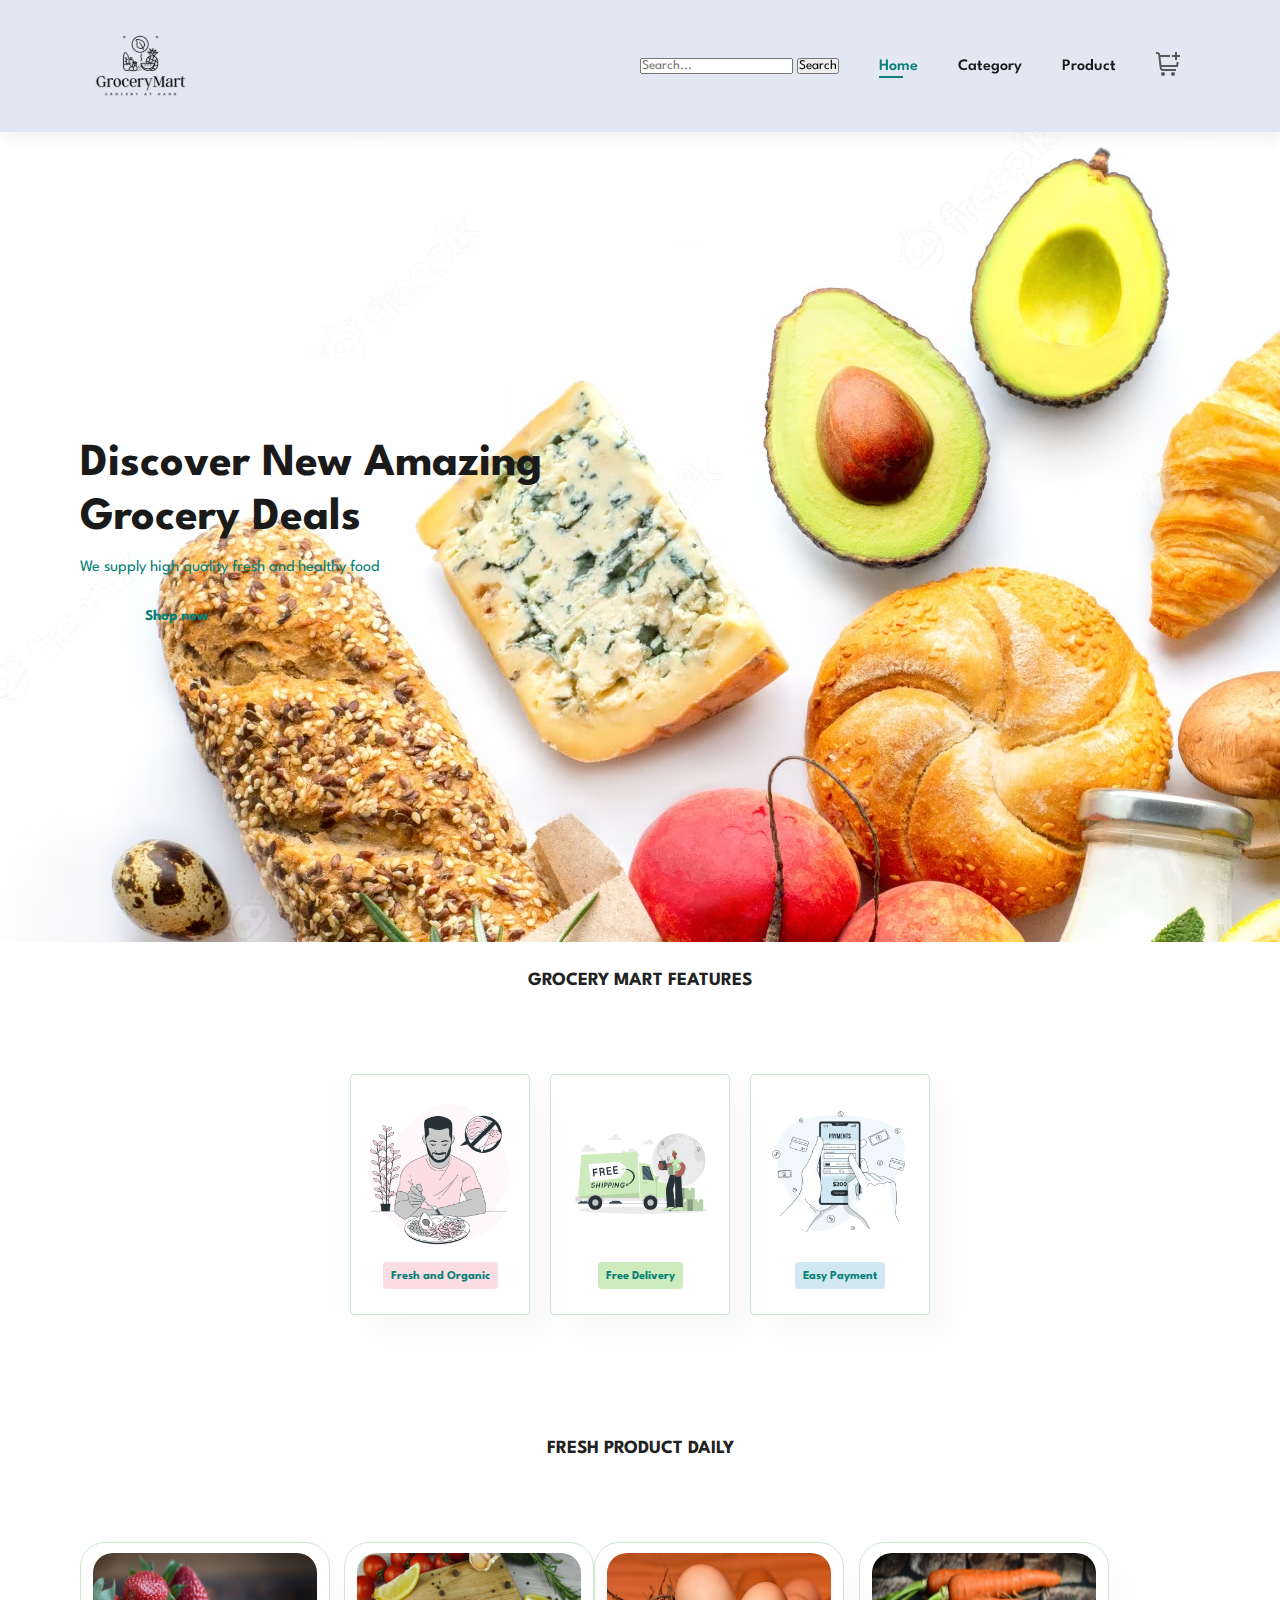
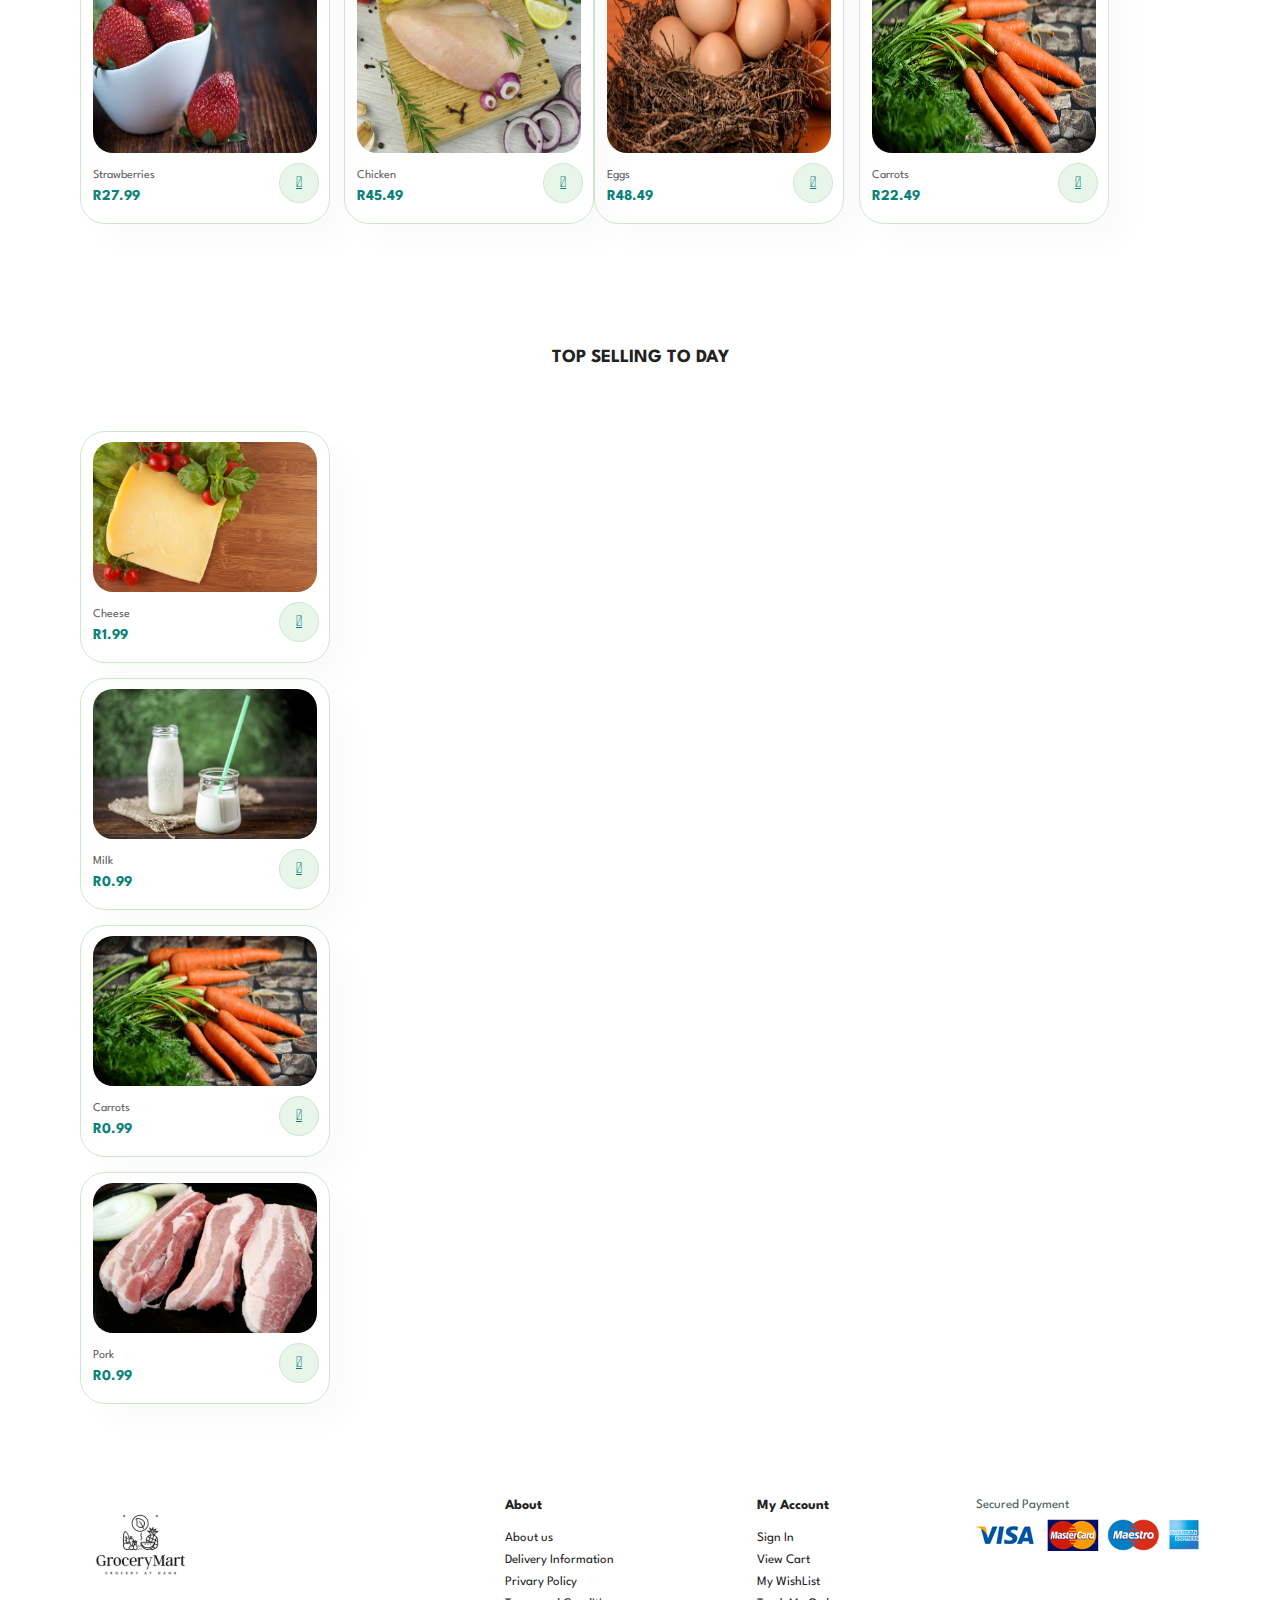
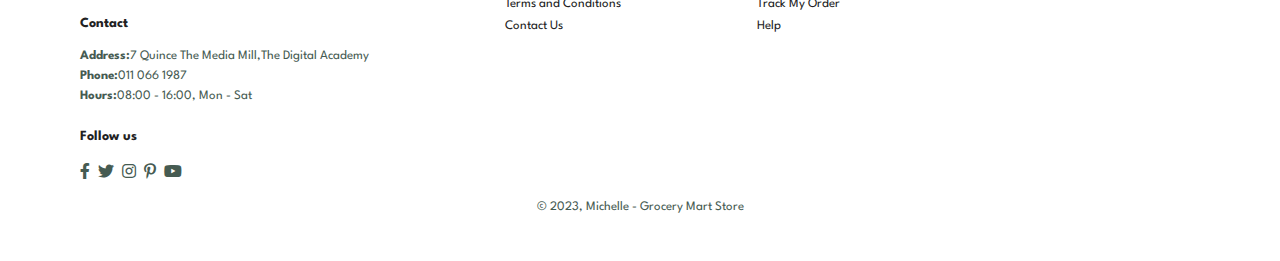
==== pages/index.html @ df95b970 "json file working" ====
<!doctype html>
<html lang="en">

    <head>
        <meta charset="UTF-8">
        <meta http-equiv="X-UA-Compatible" content="IE=edge">
        <meta name="viewport" content="width=device-width, initial-scale=1.0">
        <title>Mich's Ecommerce Grocery Store</title>
        <link rel="stylesheet" href="https://pro.fontawesome.com/releases/v5.10.0/css/all.css" />

        <link rel="stylesheet" href="../style.css">
        <script src="../js/index.js" defer></script>
       
    </head>

    <body>
<section id="header">
 
    <a href="#"><img src="../images/logo/logo.svg"  class="logo" alt=""></a>
    <div>
        <ul id="navbar">
            <li> <input type="text" id="search-input" placeholder="Search...">
                <button id="search-button">Search</button></li>
            <li><a href="../pages/index.html" class="active" >Home</a></li>
            <li><a href="category.html">Category</a></li>
            <li><a href="../pages/products.html" onclick="window.location.href='products.html';" >Product</a></li>
            <li><a href="cart.html"><img src="../images/cart.svg" class="cart" alt=""></a></li>
            

        </ul>
    </div>

</section>
<section id="hero">
    <h2>Discover New Amazing</h2>
    <h2>Grocery Deals</h2>
    <p>We supply high quality fresh and healthy food</p>
    <button onclick="redirectToProductPage()" >Shop now</button>
 
</section>

    <h3>GROCERY MART FEATURES</h3>


<section id="feature" class="section-p1">
    <div class="fe-box">
        <img src="../images/features/eating vegan food-bro.png" alt="" width="100">
        <h6>Fresh and Organic</h6>

    </div>
    <div class="fe-box">
        <img src="../images/features/Free shipping-cuate.png" alt="" width="100">
        <h6>Free Delivery</h6>

    </div>
    
    <div class="fe-box">
        <img src="../images/features/Payment Information-bro.png" alt="" width="100">
        <h6>Easy Payment</h6>

    </div>
    
</section>

<section id="product1" class="section-p1">
    <h3>FRESH PRODUCT DAILY</h3>
    <div class="pro-container" id="products-list">
        
     </div>
     
  

</section>
<section id="product1" class="section-p1">
    <h3>TOP SELLING TO DAY</h3>
    <div class="pro-container" id="product">
       
    </div>
   

</section>

<footer class="section-p1">
<div class="col">
    <img class="logo" src="../images/logo/logo.svg" alt="">
    <h4>Contact</h4>
    <p><strong>Address:</strong>7 Quince The Media Mill,The Digital Academy</p>
    <p><strong>Phone:</strong>011 066 1987</p>
    <p><strong>Hours:</strong>08:00 - 16:00, Mon - Sat</p>
    <div class="follow"> 
        <h4>Follow us</h4>
        <div class="icon">
            <i class="fab fa-facebook-f"></i>
            <i class="fab fa-twitter"></i>
            <i class="fab fa-instagram"></i>
            <i class="fab fa-pinterest-p"></i>
            <i class="fab fa-youtube"></i>
        </div>
    </div>
</div>
<div class="col">
    <h4>About</h4>
    <a href="#">About us</a>
    <a href="#">Delivery Information</a>
    <a href="#">Privary Policy</a>
    <a href="#">Terms and Conditions</a>
    <a href="#">Contact Us</a>
</div>
<div class="col">
    <h4>My Account</h4>
    <a href="#">Sign In</a>
    <a href="#">View Cart</a>
    <a href="#">My WishList</a>
    <a href="#">Track My Order</a>
    <a href="#">Help</a>
</div>
<div class="col payment">
    <p>Secured Payment</p>
    <img src="../images/pay/pay.png" alt="">
</div>

    <div class="copyright">
        <p>&copy; 2023, Michelle - Grocery Mart Store</p>
    </div>

</footer>

    
    </body>

</html>
---- style.css ----
@import url("https://fonts.googleapis.com/css2?family=Spartan:wght@100;200;300;400;500;600;700;800;900&display=swap");
* {
  margin: 0;
  padding: 0;
  box-sizing: border-box;
  font-family: "Spartan", sans-serif;
}

html {
  scroll-behavior: smooth;
}

/* Global Styles */

h1 {
  font-size: 50px;
  line-height: 64px;
  color: #222;
}

h2 {
  font-size: 46px;
  line-height: 54px;
  color: #222;
}

h4 {
  font-size: 20px;
  color: #222;

}

h6 {
  font-weight: 700;
  font-size: 12px;
}
h3{
  font-size: 20x;
  display: flex; 
  justify-content: center; 
  align-items: center; 
  padding: 30px;
 
  color: #222;
}

p {
  font-size: 16px;
  color: #465b52;
  margin: 15px 0 20px 0;
}

.section-p1 {
  padding: 40px 80px;
}

.section-m1 {
  margin: 40px 0;
}

body {
  width: 100%;
}

#header {
    display: flex;
    align-items: center;
    justify-content: space-between;
    padding: 20px 80px;
    background: #E3E6F3;
    box-shadow: 0 5px 15px rgba(0,0,0,0.06);
    z-index: 999;
    position: sticky;
    top: 0;
    left: 0;

}

#navbar{
    display: flex;
    align-items: center;
    justify-content: center;
}
#navbar li{
    list-style: none;
    padding: 0 20px;
    position: relative;
}
#navbar li a{
    text-decoration: none;
    font-size:  16px;
    font-weight: 600;
    color : #1a1a1a;
    transition: 0.3s ease;
}
#navbar li a:hover,
#navbar li a.active{
    color: #088178;
}
#navbar li a.active::after,
#navbar li a:hover::after{
    content:"" ;
    width: 30%;
    height: 2px;
    background: #088178;
    position: absolute;
    bottom: -4px;
    left: 20px ;

    
}


/*Home Page css*/

#hero{
    background-image: url("images/herro.jpeg");
  height: 90vh;
  width: 100%;
  padding: 0 80px;
  display: flex;
  align-items: flex-start;
  flex-direction: column;
  justify-content: center;
}
#hero h2{
    color: #1a1a1a;
}
#hero p{
color: #088178;
}
#hero button{
    background-image: url("../Work_E-commerce_-/images/button.png");
    background-color: transparent;
    color: #088178;
    border: 0;
    padding: 14px 80px 14px 65px;
    background-repeat: no-repeat;
    cursor: pointer;
    font-weight: 700;
    font-size:15px;
}
#feature{
    display: flex;
    align-items: center;
    justify-content: center;
    gap: 20px;
    flex-wrap: wrap;
    
}

#feature .fe-box{
    width: 180px;
    text-align: center;
    padding: 25px 15px;
    box-shadow: 20px 20px 34px rgba(0,0,0,0.03);
    border: 1px solid #cce7d0;
    border-radius: 4px;
    margin: 15px 0;

}
#feature .fe-box:hover{
    box-shadow: 10px 10px 54px rgba(70,62,221,0.1);

}
#feature .fe-box img{
    width: 100%;
    margin-bottom: 10px;
}
#feature .fe-box h6{
  
display: inline-block;
padding: 9px 8px 6px 8px;
line-height: 1;
border-radius: 4px;
color: #088178;
background-color: #fddde4;
}
#feature .fe-box:nth-child(2) h6{

    background-color: #cdebbc;

}

#feature .fe-box:nth-child(3) h6{
    background-color: #d1e8f2;

}
#feature .fe-box:nth-child(4) h6{
    background-color: #cdd4f8;

}
#feature .fe-box:nth-child(5) h6{

    background-color: #f6dbf6;
}
#feature .fe-box:nth-child(6) h6{
    background-color: #fff2e5;

}

#product1{
    text-align: center;
}

#product1 .pro-container{
    display: flex; 
    position: relative;
    justify-content: space-between;
    padding-top: 20px;
  

   
}
#product .pro-container{
  display: flex; 
  position: relative;
  justify-content: space-between;
  padding-top: 20px;
  
 


 
}
#product1 .pro{
    width: 23%;
    min-width: 250px;
    padding: 10px 12px;
    border: 1px solid #cce7d0;
    border-radius: 25px;
    cursor: pointer;
    box-shadow: 20px 20px 30px rgba(0,0,0,0.02);
    margin: 15px 0;
    transition: 0.2s ease;
     position: relative; 
    
}
 /* #product{
  width: 23%;
  min-width: 250px;
  padding: 10px 12px;
  border: 1px solid #cce7d0;
  border-radius: 25px;
  cursor: pointer;
  box-shadow: 20px 20px 30px rgba(0,0,0,0.02);
  margin: 15px 0;
  transition: 0.2s ease;
   position: relative; 
  
} */


#product1 .pro:hover{
    box-shadow: 20px 20px 30px rgba(0,0,0,0.06);

}
#product1 .pro img{
    width: 100%;
    border-radius: 20px;

}
#product1 .pro .description{
    text-align: start;
    padding: 10px 0;
}
#product1 .pro .description span{
    color: #606063;
    font-size: 12px
}

#product1 .pro .description h4{
    padding-top: 7px;
    font-size: 15px;
    font-weight: 700;
    color: #088178;
}
#product1 .pro .cart{
    width:40px;
    height: 40px;
    line-height: 40px;
    border-radius: 50px;
    background-color: #e8f6ea;
    font-weight: 500;
    color: #088178;
    border: 1px solid #cce7d0;
    position: absolute;
    bottom: 20px;
    right: 10px;
}
footer{

    display: flex;
    flex-wrap:wrap;
    justify-content: space-between;

}

footer .col{

    display: flex;
    flex-direction: column;
    align-items: flex-start;
    margin-bottom: 20px;

}
footer .logo{
    margin-bottom: 30px;
}

footer h4{
    font-size: 14px;
    padding-bottom: 20px;
}

footer p{
    font-size: 13px;
    margin: 0 0 8px 0;
}

footer a{
    font-size: 13px;
    text-decoration: none;
    color: #222;
    margin-bottom: 10px;
}
footer .follow{
    margin-top: 20px;
}

footer .follow i{
    color: #465b52;
    padding-right: 4px;
    cursor: pointer;

}

footer .follow i:hover,
footer a:hover{
    color: #088178;
}

footer .copyright{
    width: 100%;
    text-align: center;
}

/*Product page*/
#page-header{
    background-image: url("../Work_E-commerce_-/images/logo/banner.jpeg");
    width: 100%;
    height: 40vh;
    background-size: cover;
    display: flex;
    justify-content: center;
    text-align: center;
    flex-direction: column;
    padding: 14px;
}
#page-header h2,
#page-header p{
    color: #ffff;

}

/* View one product*/

#prodetails{
    display: flex;
    margin-top: 20px;
}
#prodetails .single-pro-image{
    width: 40%;
    margin-right: 50px;
}
#prodetails .single-pro-details{
    width: 50%;
    padding-top: 60px;
    margin-top: 60px;
}
#prodetails .single-pro-details h4{
    padding: 40px 0 20px 0;
}
#prodetails .single-pro-details h2{
   font-size: 26px;
}
#prodetails .single-pro-details input{
    width: 50px;
    height: 47px;
    padding-left: 10px;
    font-size: 16px;
    margin-right: 10px;
}
#prodetails .single-pro-details input:focus{
    outline: none;
}
#prodetails .single-pro-details button{
    background-color: #088178;
    color: #fff;
    border: none;
    width: 20%;
    height: 47px;
    border-radius: 10px;
    
}
#prodetails .single-pro-details span{
    line-height: 20px;
}


/*=========================modal======================*/
.cart-modal-overlay {
    position:fixed;
    top: 0;
    left: 0;
    width: 100%;
    height: 100%;
    background-color: rgba(0, 0, 0, .5);
    z-index: 2;
    transform: translateX(-200%);
    transition: .5s ease-out;
    
  }
  
  .cart-modal {
    height: 100vh;
    width: 50%;
    background-color: #fff;
    float: right;
    overflow: scroll;
    overflow-x: hidden;
  }
  
  #close-btn {
    font-size: 1.5rem;
    float: right;
    margin: .5em 2em 0 0;
    color: #465b52;
    cursor: pointer;
  }
  
  .cart-is-empty {
    color: white;
    text-align: center;
    font-size: 1.5rem;
    margin-bottom: 1em;
    display: none;
    
  } 
  .total {
    text-align: center;
    margin: 2em 0 2em 0;
  /*   display: none; */
  }
  
  .cart-total {
    color: #465b52;
  }
  
  .total-price {
    color: #465b52;
    font-size: 2rem;
    display: block;
  }
  
  .purchase-btn {
background-image: url('../Work_E-commerce_-/images/button.png');
    font-size: 1rem;
    font-weight: bolder;
    color: #465b52;
    padding: 1em 2em;
    border-radius: 10px;
    outline: none;
    border: none;
    cursor: pointer;
    margin: 2em 0 1em 0;
  }
  
  .product-rows {
    margin-top: 3em;
    width: 95%;
    margin-left: auto;
    margin-right: auto;
    
  }
  
  .product-row {
    display: flex;
    align-items: center;
  }
  
  .cart-image {
    width: 10rem;
    margin: 1em;
  }
  
  .cart-price {
    color: #465b52;
    font-size: 1.5rem;
    font-weight: bolder;
  }
  
  .product-quantity {
    width: 4rem;
    font-size: 2rem;
    margin-left: 3rem;
  }
  
  .remove-btn {
    padding: 1em 2em;
    background-color: red;
    color: white;
    outline: none;
    border: none;
    cursor: pointer;
    margin-left: 3rem;
    font-weight: bolder;
    font-size: 1rem;
  }
  
  .remove-btn:active {
    transform: translateY(5px);
  }
  
  @media (max-width: 1000px){
    .cart-modal {
      width: 100vw;
    } 
    
    .product-row {
      flex-direction: column;
      text-align: center;
      margin-bottom: 2em;
    }
    
    .remove-btn {
      margin: 0
    }
    
    .product-quantity {
      margin: .5em 0 .5em 0
    }
  }
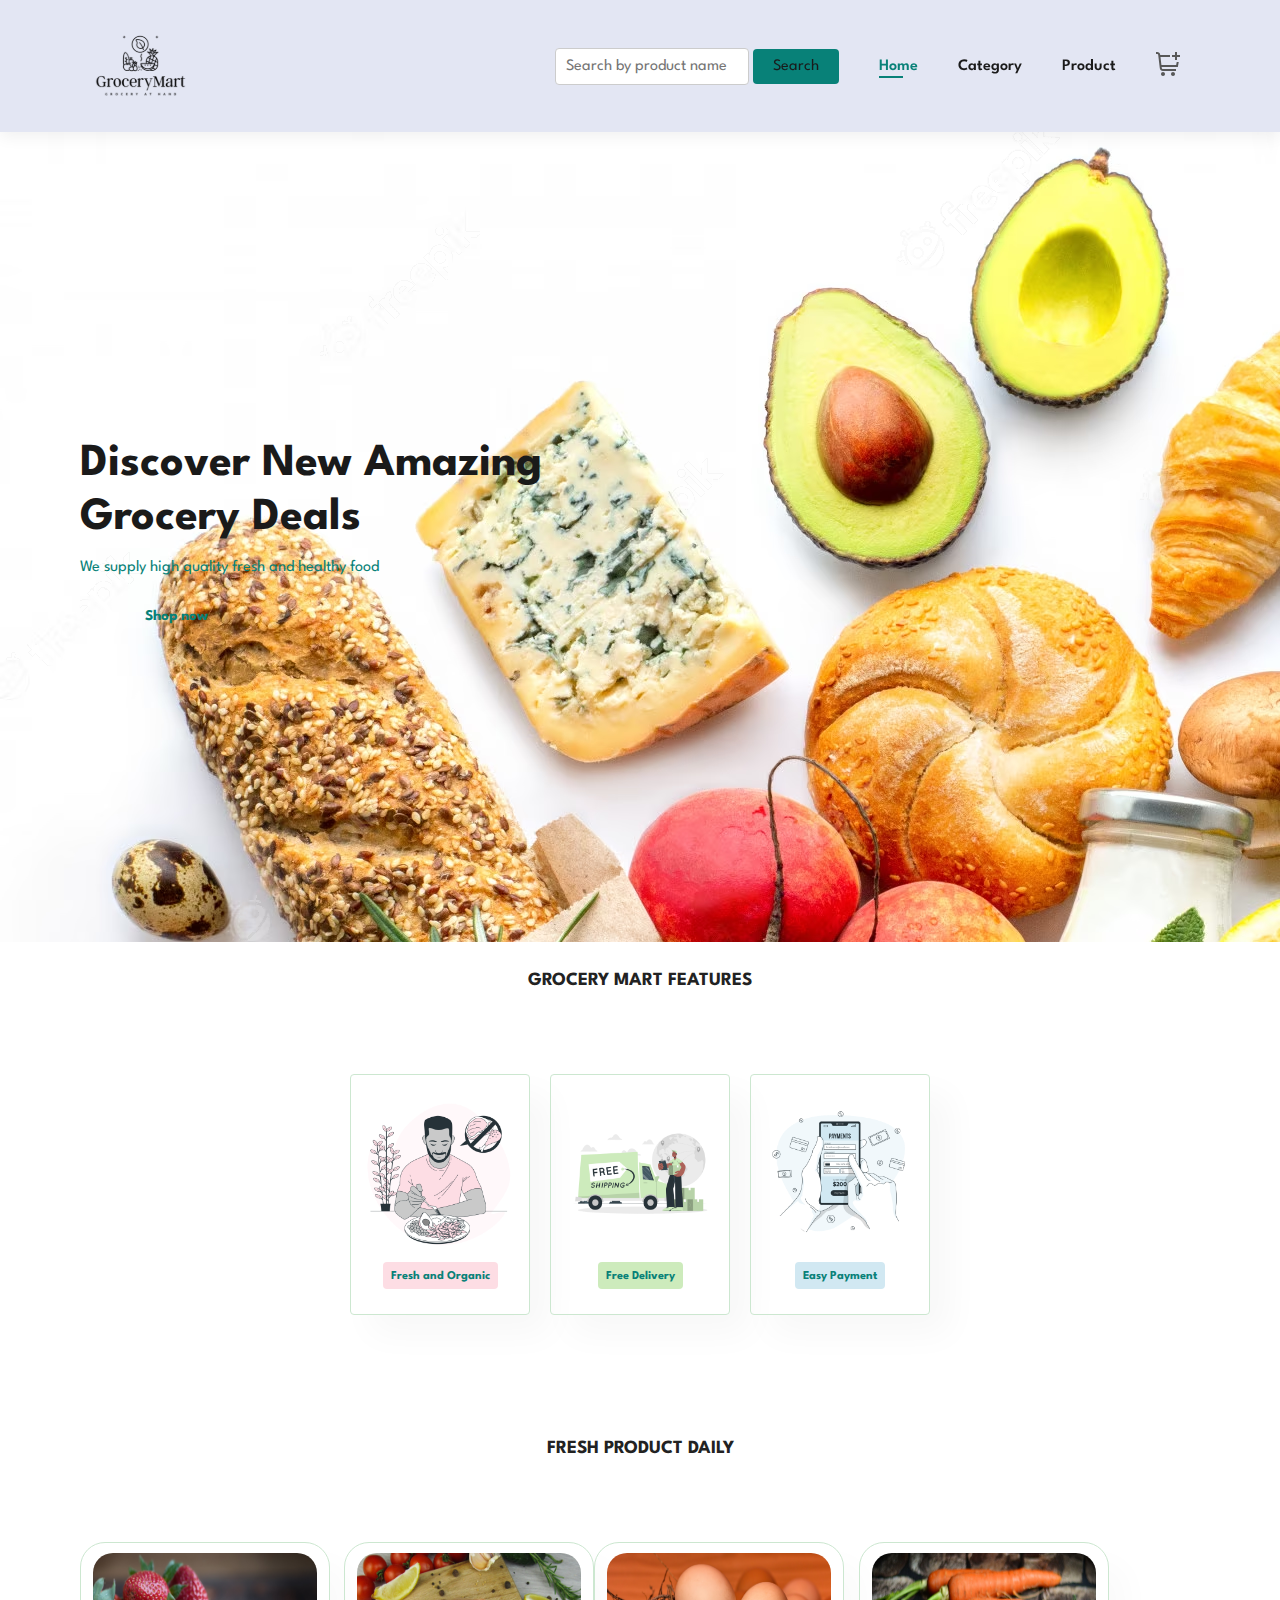
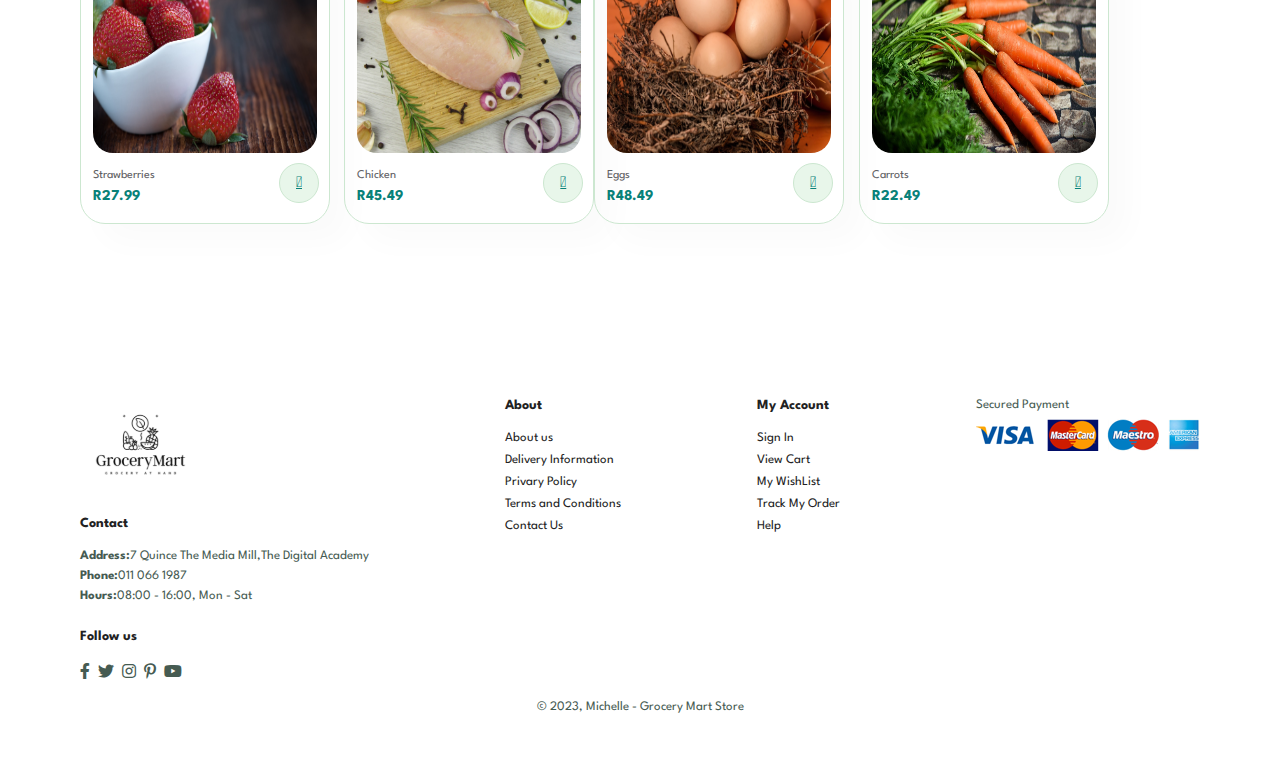
==== commit e0a852f3: "done" ====
--- a/pages/index.html
+++ b/pages/index.html
@@ -19,10 +19,10 @@
     <a href="#"><img src="../images/logo/logo.svg"  class="logo" alt=""></a>
     <div>
         <ul id="navbar">
-            <li> <input type="text" id="search-input" placeholder="Search...">
+            <li> <input type="text" id="search-input" placeholder="Search by product name">
                 <button id="search-button">Search</button></li>
             <li><a href="../pages/index.html" class="active" >Home</a></li>
-            <li><a href="category.html">Category</a></li>
+            <li><a href="../pages/category.html">Category</a></li>
             <li><a href="../pages/products.html" onclick="window.location.href='products.html';" >Product</a></li>
             <li><a href="cart.html"><img src="../images/cart.svg" class="cart" alt=""></a></li>
             
@@ -72,11 +72,11 @@
 
 </section>
 <section id="product1" class="section-p1">
-    <h3>TOP SELLING TO DAY</h3>
+    <!-- <h3>TOP SELLING TO DAY</h3>
     <div class="pro-container" id="product">
        
     </div>
-   
+    -->
 
 </section>
 
--- a/style.css
+++ b/style.css
@@ -541,3 +541,38 @@
       margin: .5em 0 .5em 0
     }
   }
+/*============================Search===================*/
+
+
+  /* Style the search input field */
+  #search-input {
+    padding: 10px;
+    font-size: 16px;
+    border: 1px solid #ccc;
+    border-radius: 4px;
+  }
+
+  /* Style the search button */
+  #search-button {
+    padding: 10px 20px;
+    font-size: 16px;
+    background-color: #088178;
+    color: #1a1a1a;
+    border: none;
+    border-radius: 4px;
+    cursor: pointer;
+  }
+
+  /* Style the product list container */
+  #product-list {
+    margin-top: 20px;
+  }
+
+  /* Style the product rows */
+  .product-row {
+    border: 1px solid #ccc;
+    padding: 10px;
+    margin-bottom: 10px;
+    display: none; /* Initially hide all product rows */
+  }
+
